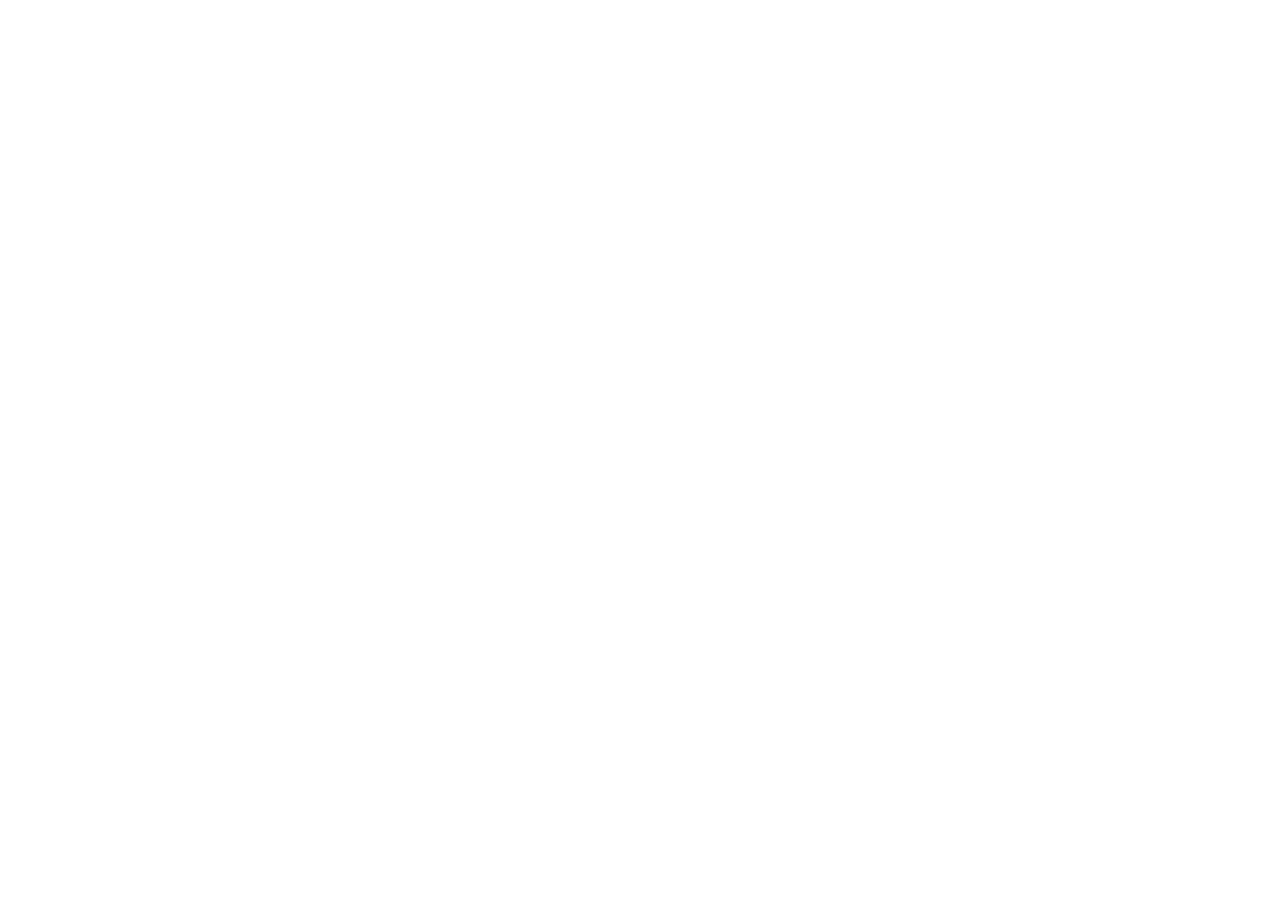
==== index.html @ 7e9d6d82 "Initial commit" ====
<!DOCTYPE html>
<html lang="en">
<head>
  <meta charset="UTF-8">
  <meta http-equiv="X-UA-Compatible" content="IE=edge">
  <meta name="viewport" content="width=device-width, initial-scale=1.0">
  <title>Project</title>

  <!-- Stylesheets -->
  <link rel="stylesheet" href="css/normalize.css">
  <link rel="stylesheet" href="css/style.css">
</head>
<body>


  <script src="js/main.js"> </script>
</body>
</html>
---- css/style.css ----
/* GLOBAL */

html{
  box-sizing: border-box;
  height: 100%;
  scroll-behavior: smooth;
}

*,
::after,
::before{
  box-sizing: inherit;
}
body{
  display: flex;
  flex-direction: column;
  height: 100%;
  justify-content: center;
  align-items: center;
  margin: 0;
  padding: 0;
  font-family: "Arial", sans-serif;
  font-weight: 400;
  font-style: normal;
  font-size: 16px;
  line-height: 150%;
  background-color: #fff;
  color: #222;
}

/* visually-hidden */
.visually-hidden {
  position: absolute;
  width: 1px;
  height: 1px;
  margin: -1px;
  border: 0;
  padding: 0;

  white-space: nowrap;
  clip-path: inset(100%);
  clip: rect(0 0 0 0);
  overflow: hidden;
}

/* PLACEHOLDER STYLES
::placeholder {
  color: rgba(52, 49, 61, 0.5);
  opacity: 0.5;
}

:-ms-input-placeholder {
  color: rgba(52, 49, 61, 0.5);
}

::-ms-input-placeholder {
  color: rgba(52, 49, 61, 0.5);
} */


/* Change Autocomplete styles in Chrome
input:-webkit-autofill,
input:-webkit-autofill:hover,
input:-webkit-autofill:focus,
textarea:-webkit-autofill,
textarea:-webkit-autofill:hover,
textarea:-webkit-autofill:focus,
select:-webkit-autofill,
select:-webkit-autofill:hover,
select:-webkit-autofill:focus {
  border: 3px solid transparent;
  -webkit-text-fill-color: inherit;
  -webkit-box-shadow: 0 0 0px 1000px #fff inset;
  transition: background-color 5000s ease-in-out 0s;
} */

/* CONTAINER */
.container{
  width: 100%;
  max-width: 1200px;
  padding-left: 50px;
  padding-right: 50px;
  margin-left: auto;
  margin-right: auto;
}


/* MAIN CONTENT */
.main-content{
  flex-grow: 1;
}



@media
only screen and (-webkit-min-device-pixel-ratio: 2),
only screen and (   min--moz-device-pixel-ratio: 2),
only screen and (     -o-min-device-pixel-ratio: 2/1),
only screen and (        min-device-pixel-ratio: 2),
only screen and (                min-resolution: 192dpi),
only screen and (                min-resolution: 2dppx) {

}
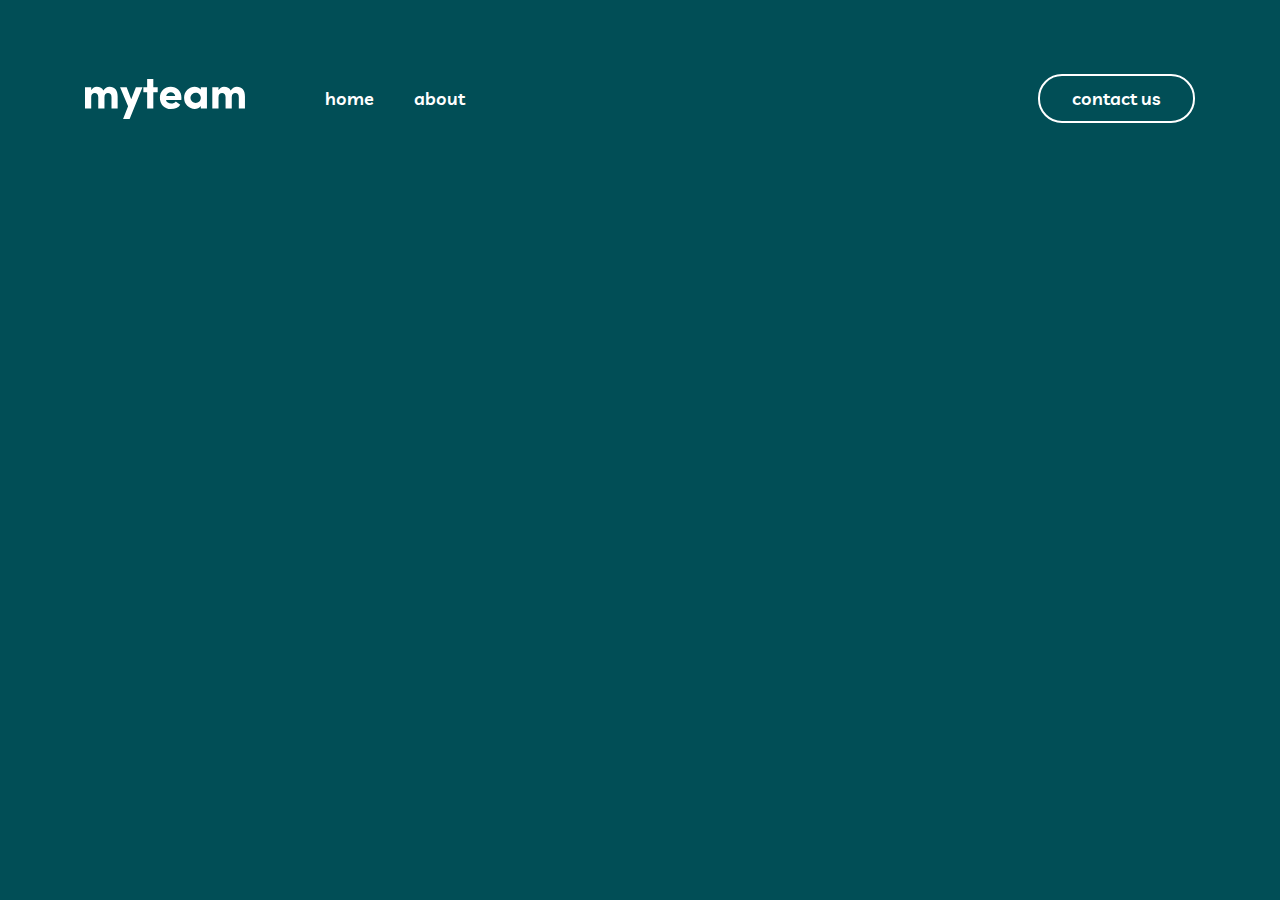
==== commit 664b4ac6: "add site header and change title" ====
--- a/index.html
+++ b/index.html
@@ -4,7 +4,7 @@
   <meta charset="UTF-8">
   <meta http-equiv="X-UA-Compatible" content="IE=edge">
   <meta name="viewport" content="width=device-width, initial-scale=1.0">
-  <title>Project</title>
+  <title>MyTeam</title>
 
   <!-- Stylesheets -->
   <link rel="stylesheet" href="css/normalize.css">
@@ -12,6 +12,28 @@
 </head>
 <body>
 
+  <!-- SITE-HEADER -->
+  <div class="site-header">
+    <div class="site-header_container container">
+      <div class="site-logo-sitenav-wrapper">
+        <a class="site-logo__link" href="index.html">
+          <img class="site-logo" src="img/site-logo.svg" alt="Site logo" width="160" height="40">
+        </a>
+
+
+        <ul class="site-header__sitenav sitenav">
+          <li class="sitenav__item">
+            <a class="sitenav__link" href="#">home</a>
+          </li>
+          <li class="sitenav__item">
+            <a class="sitenav__link" href="#">about</a>
+          </li>
+        </ul>
+
+      </div>
+      <a class="button" href="#">contact us</a>
+    </div>
+  </div>
 
   <script src="js/main.js"> </script>
 </body>
--- a/css/style.css
+++ b/css/style.css
@@ -1,5 +1,62 @@
+/* Costom Props */
+:root{
+  --Midnight-Green: #014e56;
+  --Light-Coral: #f67e7e;
+  --White: #fff;
+  --Rapture-Blue: #79c8c7;
+  --Police-Blue: #2c6269;
+  --Deep-Jungle-Green: #004047;
+  --Sacramento-State-Green: #012f34;
+  --Dark-Green: #002529;
+}
+
+/* FONTS */
+@font-face {
+  font-family: "Livvic";
+  src: url("../fonts/Livvic-Bold.woff2") format("woff2"),
+      url("../fonts/Livvic-Bold.woff") format("woff");
+  font-weight: bold;
+  font-style: normal;
+  font-display: swap;
+}
+
+@font-face {
+  font-family: "Livvic";
+  src: url("../fonts/Livvic-SemiBold.woff2") format("woff2"),
+      url("../fonts/Livvic-SemiBold.woff") format("woff");
+  font-weight: 600;
+  font-style: normal;
+  font-display: swap;
+}
+
+@font-face {
+  font-family: "Livvic";
+  src: url("../fonts/Livvic-BoldItalic.woff2") format("woff2"),
+      url("../fonts/Livvic-BoldItalic.woff") format("woff");
+  font-weight: bold;
+  font-style: italic;
+  font-display: swap;
+}
+
+@font-face {
+  font-family: "Livvic";
+  src: url("../fonts/Livvic-Regular.woff2") format("woff2"),
+      url("../fonts/Livvic-Regular.woff") format("woff");
+  font-weight: normal;
+  font-style: normal;
+  font-display: swap;
+}
+
+@font-face {
+  font-family: "Livvic";
+  src: url("../fonts/Livvic-MediumItalic.woff2") format("woff2"),
+      url("../fonts/Livvic-MediumItalic.woff") format("woff");
+  font-weight: 500;
+  font-style: italic;
+  font-display: swap;
+}
+
 /* GLOBAL */
-
 html{
   box-sizing: border-box;
   height: 100%;
@@ -15,17 +72,15 @@
   display: flex;
   flex-direction: column;
   height: 100%;
-  justify-content: center;
-  align-items: center;
   margin: 0;
   padding: 0;
-  font-family: "Arial", sans-serif;
-  font-weight: 400;
-  font-style: normal;
-  font-size: 16px;
-  line-height: 150%;
-  background-color: #fff;
-  color: #222;
+  font-family: "Livvic", "Arial", sans-serif;
+  font-weight: 600;
+  font-style: normal;
+  font-size: 15px;
+  line-height: 25px;
+  background-color: var(--Midnight-Green);
+  color: var(--White);
 }
 
 /* visually-hidden */
@@ -77,11 +132,71 @@
 /* CONTAINER */
 .container{
   width: 100%;
-  max-width: 1200px;
-  padding-left: 50px;
-  padding-right: 50px;
+  max-width: 1150px;
+  padding-left: 20px;
+  padding-right: 20px;
   margin-left: auto;
   margin-right: auto;
+}
+
+
+/* SITE HEADER  */
+.site-header {
+  padding: 74px 0;
+}
+.site-header_container {
+  display: flex;
+  align-items: center;
+}
+.site-logo-sitenav-wrapper {
+  display: flex;
+  align-items: center;
+  margin-right: auto;
+}
+.site-logo__link {
+  line-height: 0;
+  margin-right: 80px;
+}
+.site-logo {
+  width: 160px;
+  height: 40px;
+}
+.site-header__sitenav {
+  margin-right: 24px;
+}
+.sitenav {
+  margin: 0;
+  padding: 0;
+  display: flex;
+  list-style: none;
+}
+.sitenav__item:not(:last-child) {
+  margin-right: 40px;
+}
+.sitenav__link {
+  text-decoration: none;
+  color: var(--White);
+  font-size: 18px;
+  line-height: 28px;
+}
+.button{
+  display: block;
+  text-decoration: none;
+  padding: 10px 32px;
+  font-size: 18px;
+  border: 2px solid var(--White);
+  border-radius: 24px;
+  background-color: transparent;
+  color: var(--White);
+  cursor: pointer;
+}
+
+.button:hover{
+  background-color: var(--White);
+  color: var(--Dark-Green);
+}
+.button:active{
+  opacity: 0.6;
 }
 
 
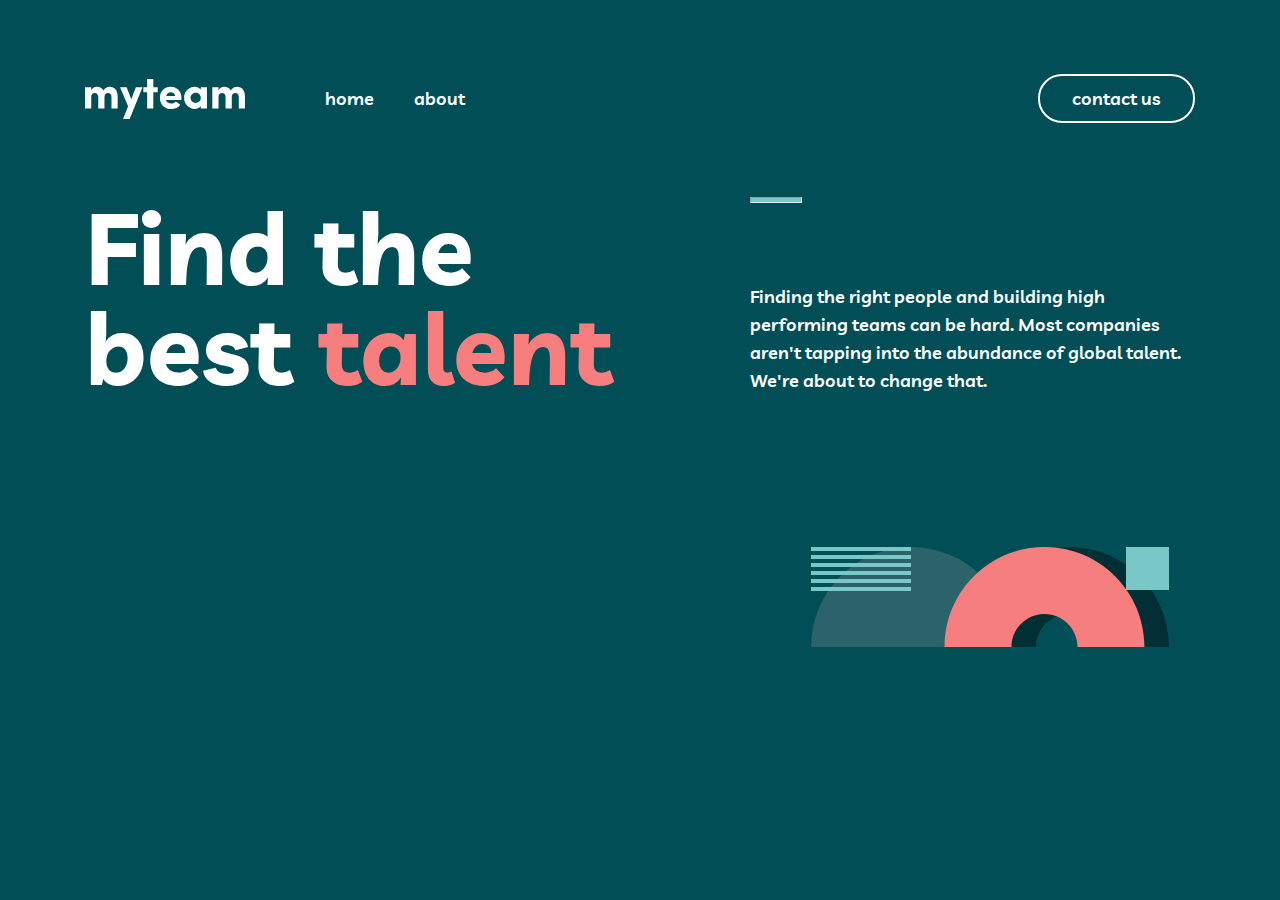
==== commit d92895d7: "add site hero" ====
--- a/index.html
+++ b/index.html
@@ -5,6 +5,7 @@
   <meta http-equiv="X-UA-Compatible" content="IE=edge">
   <meta name="viewport" content="width=device-width, initial-scale=1.0">
   <title>MyTeam</title>
+
 
   <!-- Stylesheets -->
   <link rel="stylesheet" href="css/normalize.css">
@@ -23,7 +24,7 @@
 
         <ul class="site-header__sitenav sitenav">
           <li class="sitenav__item">
-            <a class="sitenav__link" href="#">home</a>
+            <a class="sitenav__link" href="index.html">home</a>
           </li>
           <li class="sitenav__item">
             <a class="sitenav__link" href="#">about</a>
@@ -35,6 +36,21 @@
     </div>
   </div>
 
+  <div class="main-content">
+
+    <!-- SITE HERO -->
+    <div class="hero">
+      <div class="hero__container container">
+        <h1 class="hero__heading">Find the <br> best <b class="hero__heading-organge-word">talent</b></h1>
+
+        <div class="hero__info">
+          <hr class="hero__hr">
+
+          <p class="hero__text">Finding the right people and building high performing teams can be hard. Most companies aren't tapping into the abundance of global talent. We're about to change that.</p>
+        </div>
+      </div>
+    </div>
+  </div>
   <script src="js/main.js"> </script>
 </body>
 </html>--- a/css/style.css
+++ b/css/style.css
@@ -205,6 +205,53 @@
   flex-grow: 1;
 }
 
+/* HERO */
+.hero {
+  padding-bottom: 250px;
+  background-image:
+  url(../img/hero-bgi-left.svg),
+  url(../img/hero-bgi-button.svg);
+  background-repeat: no-repeat;
+  background-position: right calc(50% + 755px) top 0, right calc(50% - 350px) bottom -100px;
+}
+.hero__container {
+  display: flex;
+}
+.hero__heading {
+  margin: 0;
+  font-size: 100px;
+  font-weight: 700;
+  line-height: 100px;
+  margin-right: 24px;
+}
+.hero__heading-organge-word{
+  color: var(--Light-Coral);
+}
+.hero__info {
+  display: flex;
+  flex-direction: column;
+  justify-content: flex-start;
+  align-items: flex-start;
+  flex-grow: 1;
+  width: 100%;
+  max-width: 445px;
+  margin-left: auto;
+}
+.hero__hr {
+  width: 50px;
+  height: 4px;
+  background-color: var(--Rapture-Blue);
+  margin: 0;
+  margin-bottom: 80px;
+}
+.hero__text {
+  display: flex;
+  align-items: flex-end;
+  font-size: 18px;
+  line-height: 28px;
+  margin: 0;
+}
+
 
 
 @media
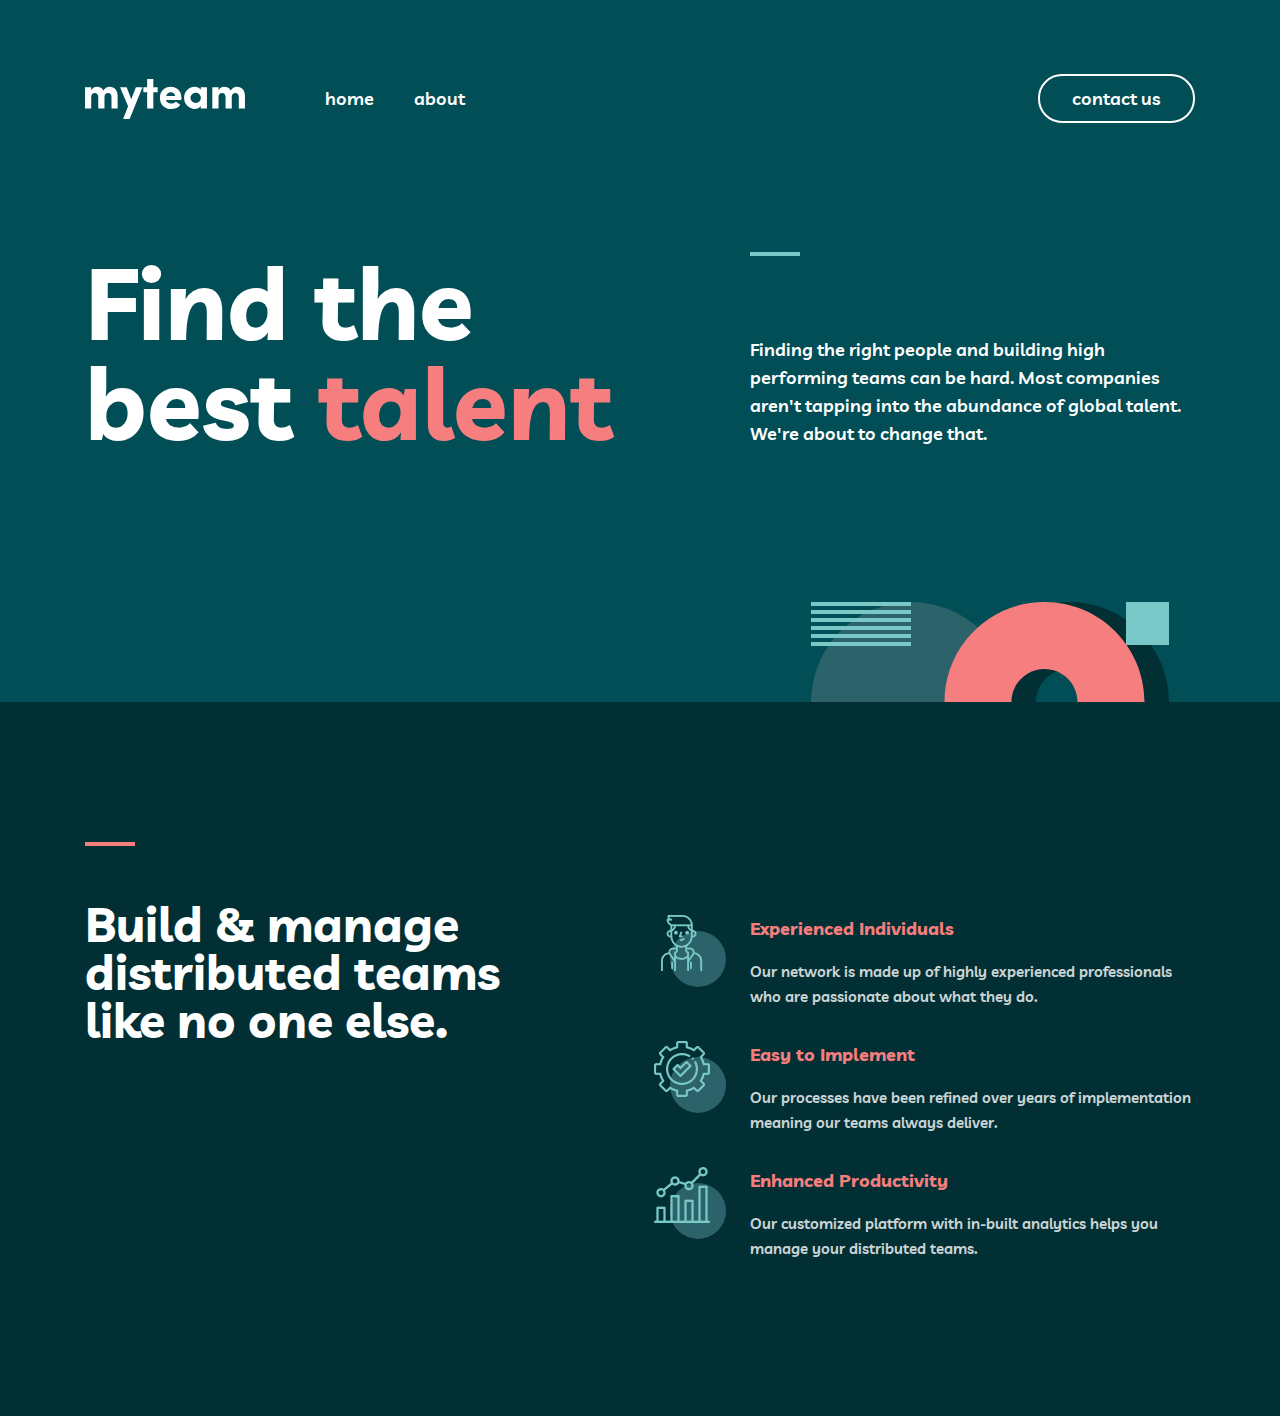
==== commit aa31bf75: "add site features" ====
--- a/index.html
+++ b/index.html
@@ -50,7 +50,66 @@
         </div>
       </div>
     </div>
+
+    <section class="features">
+      <div class="features__container container">
+        <hr class="features__hr">
+
+        <div class="features__content">
+          <h2 class="faetures__heading">Build & manage distributed teams like no one else.</h2>
+
+          <ul class="features__list">
+            <li class="features__feature feature">
+              <div class="feature__icon-box">
+                <img class="feature__icon" src="img/human.png" alt="human body icon" width="56" height="56" srcset="img/human.png 1x, img/human@2x.png 2x">
+
+                <div class="round-icon-shadow"></div>
+              </div>
+
+              <div class="feature__content">
+                <h3 class="feature__heading">Experienced Individuals</h3>
+
+                <p class="feature__descreption">Our network is made up of highly experienced professionals who are passionate about what they do.</p>
+              </div>
+            </li>
+
+            <li class="features__feature feature">
+              <div class="feature__icon-box">
+                <img class="feature__icon" src="img/spare-part.png" alt="spare-part icon" width="56" height="56" srcset="img/spare-part.png 1x, img/spare-part@2x.png 2x">
+
+                <div class="round-icon-shadow"></div>
+              </div>
+
+              <div class="feature__content">
+                <h3 class="feature__heading">Easy to Implement</h3>
+
+                <p class="feature__descreption">Our processes have been refined over years of implementation meaning our teams always deliver.</p>
+              </div>
+            </li>
+
+            <li class="features__feature feature">
+              <div class="feature__icon-box">
+                <img class="feature__icon" src="img/graphic.png" alt="graphic icon" width="56" height="56" srcset="img/graphic.png 1x, img/graphic.png 2x">
+
+                <div class="round-icon-shadow"></div>
+              </div>
+
+              <div class="feature__content">
+                <h3 class="feature__heading">Enhanced Productivity</h3>
+
+                <p class="feature__descreption">Our customized platform with in-built analytics helps you manage your distributed teams.</p>
+              </div>
+            </li>
+          </ul>
+        </div>
+      </div>
+    </section>
   </div>
+
+
+
+
+
   <script src="js/main.js"> </script>
 </body>
 </html>--- a/css/style.css
+++ b/css/style.css
@@ -143,6 +143,7 @@
 /* SITE HEADER  */
 .site-header {
   padding: 74px 0;
+  margin-bottom: 55px;
 }
 .site-header_container {
   display: flex;
@@ -178,6 +179,13 @@
   color: var(--White);
   font-size: 18px;
   line-height: 28px;
+}
+
+.sitenav__link:hover{
+  opacity: 0.8;
+}
+.sitenav__link:active{
+  opacity: 0.6;
 }
 .button{
   display: block;
@@ -241,6 +249,7 @@
   width: 50px;
   height: 4px;
   background-color: var(--Rapture-Blue);
+  border: none;
   margin: 0;
   margin-bottom: 80px;
 }
@@ -252,6 +261,94 @@
   margin: 0;
 }
 
+/* FEATURES */
+.features {
+  padding: 140px 0;
+  background-color: var(--Sacramento-State-Green);
+  background-image: url(../img/features-bgi.svg);
+  background-repeat: no-repeat;
+  background-position: left calc(50% + 755px) bottom 0;
+}
+
+.features__hr {
+  position: relative;
+  width: 50px;
+  height: 4px;
+  background-color: var(--Light-Coral);
+  border: none;
+  margin: 0;
+  margin-bottom: 54px;
+}
+
+.features__content {
+  display: flex;
+}
+
+.faetures__heading {
+  width: 100%;
+  max-width: 445px;
+  font-size: 48px;
+  font-style: normal;
+  font-weight: 700;
+  line-height: 48px;
+  margin: 0;
+  margin-right: auto;
+
+}
+
+.features__list {
+  list-style: none;
+}
+
+.features__feature {
+  display: flex;
+  align-items: flex-start;
+}
+.features__feature:not(:last-child) {
+  margin-bottom: 32px;
+}
+
+.feature__icon-box {
+  position: relative;
+  margin-right: 40px;
+}
+
+.feature__icon {
+  position: relative;
+  z-index: 100;
+}
+
+.round-icon-shadow {
+  position: absolute;
+  right: -16px;
+  bottom: -9px;
+  width: 56px;
+  height: 56px;
+  background-color: var(--Police-Blue);
+  border-radius: 50%;
+}
+
+.feature__content {
+  width: 100%;
+  max-width: 445px;
+}
+
+.feature__heading {
+  margin: 0;
+  margin-bottom: 16px;
+  font-size: 18px;
+  font-weight: 700;
+  line-height: 28px;
+  color: #F67E7E;
+}
+
+.feature__descreption {
+  margin: 0;
+  font-size: 15px;
+  font-weight: 600;
+  line-height: 25px;
+  opacity: 0.8;
+}
 
 
 @media
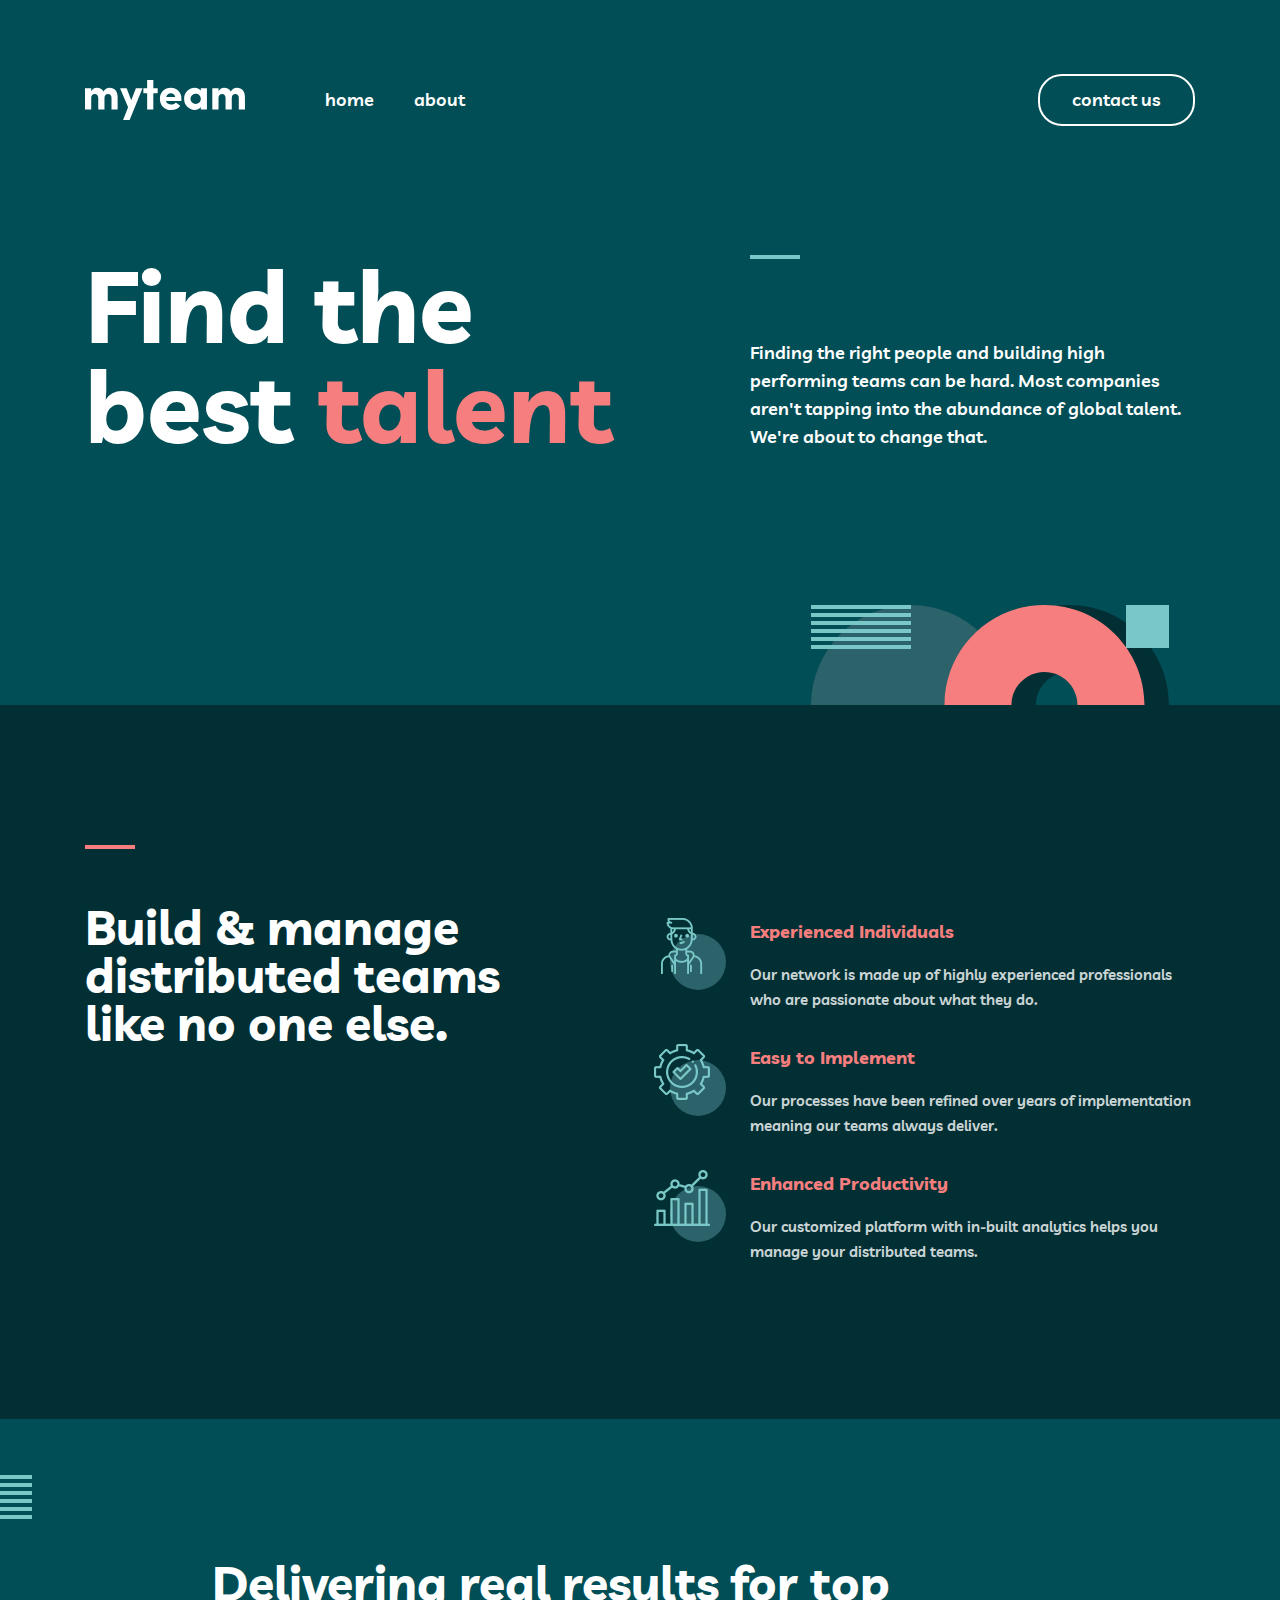
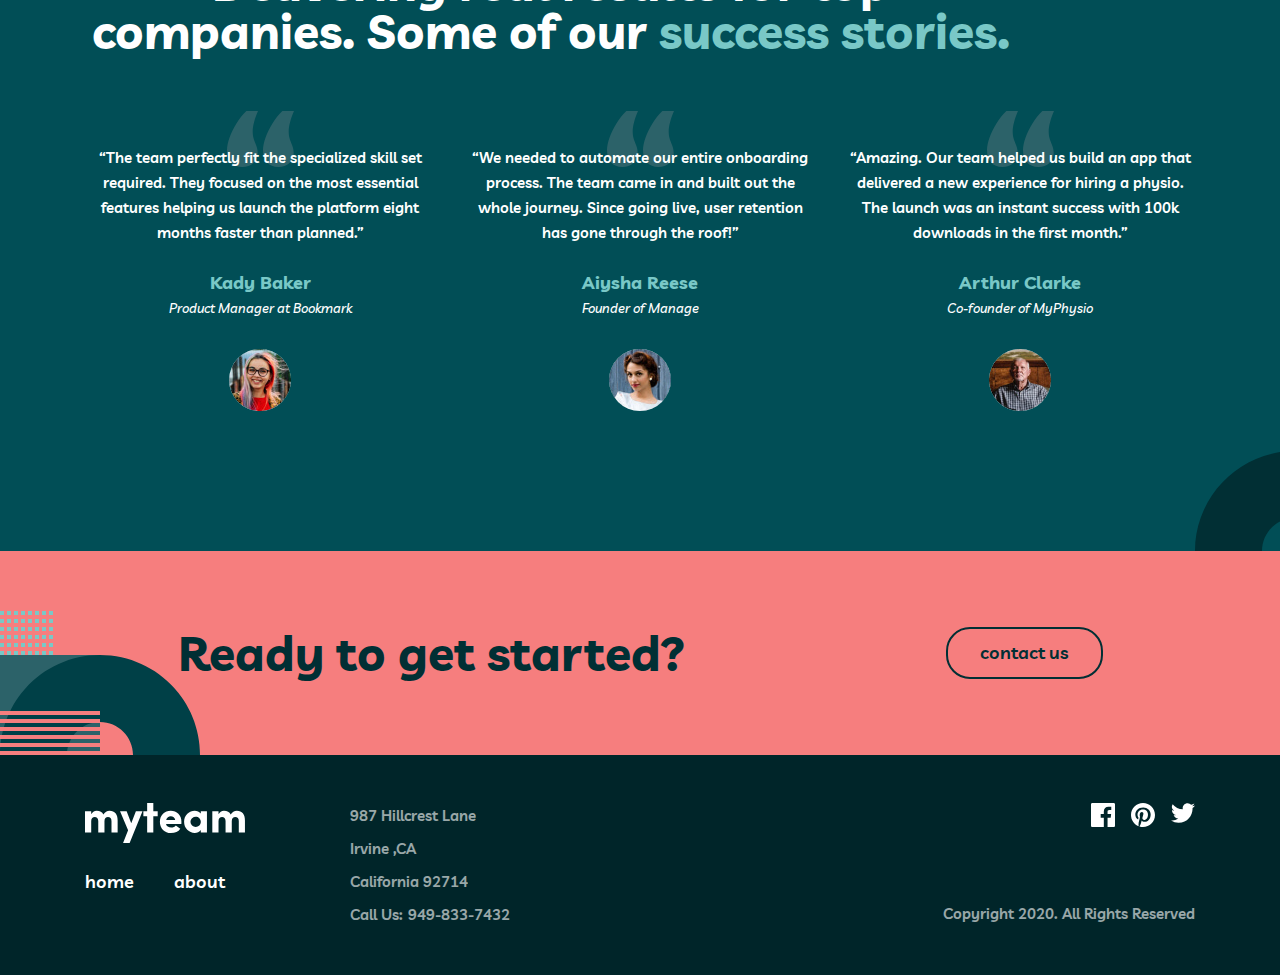
==== commit 4f931091: "finish index html and chack all mistakes" ====
--- a/index.html
+++ b/index.html
@@ -14,33 +14,34 @@
 <body>
 
   <!-- SITE-HEADER -->
-  <div class="site-header">
-    <div class="site-header_container container">
-      <div class="site-logo-sitenav-wrapper">
-        <a class="site-logo__link" href="index.html">
-          <img class="site-logo" src="img/site-logo.svg" alt="Site logo" width="160" height="40">
+  <header class="site-header">
+    <div class="container">
+      <div class="site-header__inner">
+
+        <a class="logo" href="index.html">
+          <img class="logo__img" src="img/site-logo.svg" alt="Site logo" width="160" height="40">
         </a>
-
-
-        <ul class="site-header__sitenav sitenav">
-          <li class="sitenav__item">
-            <a class="sitenav__link" href="index.html">home</a>
-          </li>
-          <li class="sitenav__item">
-            <a class="sitenav__link" href="#">about</a>
-          </li>
-        </ul>
-
-      </div>
-      <a class="button" href="#">contact us</a>
+        <nav class="sitenav">
+          <ul class="sitenav__list">
+            <li class="sitenav__item">
+              <a class="sitenav__link" href="index.html">home</a>
+            </li>
+            <li class="sitenav__item">
+              <a class="sitenav__link" href="#">about</a>
+            </li>
+          </ul>
+        </nav>
+
+        <a class="button" href="#">contact us</a>
+      </div>
     </div>
-  </div>
-
-  <div class="main-content">
+  </header>
+
+  <main class="main-content">
 
     <!-- SITE HERO -->
     <div class="hero">
-      <div class="hero__container container">
+      <section class="hero__container container">
         <h1 class="hero__heading">Find the <br> best <b class="hero__heading-organge-word">talent</b></h1>
 
         <div class="hero__info">
@@ -48,7 +49,7 @@
 
           <p class="hero__text">Finding the right people and building high performing teams can be hard. Most companies aren't tapping into the abundance of global talent. We're about to change that.</p>
         </div>
-      </div>
+      </section>
     </div>
 
     <section class="features">
@@ -104,7 +105,106 @@
         </div>
       </div>
     </section>
-  </div>
+
+    <section class="succes-storys">
+      <div class="succes-storys__container container">
+        <h2 class="succes-storys__heading">Delivering real results for top companies. Some of our <b class="blue-words">success stories.</b></h2>
+
+        <ul class="succes-storys__list">
+          <li class="succes-storys__item">
+            <p class="succes-storys__storys">
+              “The team perfectly fit the specialized skill set required. They focused on the most essential features helping us launch the platform eight months faster than planned.”
+            </p>
+
+            <h3 class="succes-storys__owner-name">Kady Baker</h3>
+            <p class="succes-storys__owner-job">Product Manager at Bookmark</p>
+
+            <img class="succes-storys__owner-photo" src="img/kady.jpg" alt="succes-storys teller's img" width="62" height="62" srcset="img/kady.jpg 1x, img/kady@2x.jpg 2x">
+          </li>
+
+          <li class="succes-storys__item">
+            <p class="succes-storys__storys">
+              “We needed to automate our entire onboarding process. The team came in and built out the whole journey. Since going live, user retention has gone through the roof!”
+            </p>
+
+            <h3 class="succes-storys__owner-name">Aiysha Reese</h3>
+            <p class="succes-storys__owner-job">Founder of Manage</p>
+
+            <img class="succes-storys__owner-photo" src="img/aisha.jpg" alt="succes-storys teller's img" width="62" height="62" srcset="img/aisha.jpg 1x, img/aisha@2x.jpg 2x">
+          </li>
+
+          <li class="succes-storys__item">
+            <p class="succes-storys__storys">
+              “Amazing. Our team helped us build an app that delivered a new experience for hiring a physio. The launch was an instant success with 100k downloads in the first month.”
+            </p>
+
+            <h3 class="succes-storys__owner-name">Arthur Clarke</h3>
+            <p class="succes-storys__owner-job">Co-founder of MyPhysio</p>
+
+            <img class="succes-storys__owner-photo" src="img/arthur.jpg" alt="succes-storys teller's img" width="62" height="62" srcset="img/arthur.jpg 1x, img/arthur@2x.jpg 2x">
+          </li>
+        </ul>
+      </div>
+    </section>
+
+    <section class="cta">
+      <div class="cta__container container">
+      <h2 class="cta-heading">Ready to get started?</h2>
+
+      <a class="button button__cta" href="#">contact us</a>
+      </div>
+    </section>
+  </main>
+
+  <footer class="site-footer">
+    <div class="site-footer__container container">
+      <div class="site-footer__nav">
+        <a class="logo" href="index.html">
+          <img class="logo__img" src="img/site-logo.svg" alt="Site logo" width="160" height="40">
+        </a>
+
+          <ul class="site-footer__sitenav-list">
+            <li class="site-footer__sitenav-item">
+              <a class="site-footer__sitenav-link" href="index.html">home</a>
+            </li>
+            <li class="site-footer__sitenav-item">
+              <a class="site-footer__sitenav-link" href="#">about</a>
+            </li>
+          </ul>
+      </div>
+
+      <address class="site-footer__midle">
+        <p class="site-footer__midle-text">987 Hillcrest Lane</p>
+        <p class="site-footer__midle-text">Irvine ,CA</p>
+        <p class="site-footer__midle-text">California 92714</p>
+        <p class="site-footer__midle-text">Call Us:<a class="site-footer__midle-link" href="tel:9498337432">949-833-7432</a></p>
+      </address>
+
+      <div class="another__aplication">
+        <ul class="socials__list">
+          <li class="socials__item">
+            <a class="socials__link" href="#">
+              <svg class="socials__icon-img" xmlns="http://www.w3.org/2000/svg" width="24" height="24" fill="none"><path fill="currentColor" d="M22.675 0H1.325C.593 0 0 .593 0 1.325v21.351C0 23.407.593 24 1.325 24H12.82v-9.294H9.692v-3.622h3.128V8.413c0-3.1 1.893-4.788 4.659-4.788 1.325 0 2.463.099 2.795.143v3.24l-1.918.001c-1.504 0-1.795.715-1.795 1.763v2.313h3.587l-.467 3.622h-3.12V24h6.116c.73 0 1.323-.593 1.323-1.325V1.325C24 .593 23.407 0 22.675 0Z"/></svg>
+            </a>
+          </li>
+
+          <li class="socials__item">
+            <a class="socials__link" href="#">
+              <svg class="socials__icon-img" xmlns="http://www.w3.org/2000/svg" width="24" height="24" fill="none"><path fill="currentColor" d="M12 0C5.373 0 0 5.372 0 12c0 5.084 3.163 9.426 7.627 11.174-.105-.949-.2-2.405.042-3.441.218-.937 1.407-5.965 1.407-5.965s-.359-.719-.359-1.782c0-1.668.967-2.914 2.171-2.914 1.023 0 1.518.769 1.518 1.69 0 1.029-.655 2.568-.994 3.995-.283 1.194.599 2.169 1.777 2.169 2.133 0 3.772-2.249 3.772-5.495 0-2.873-2.064-4.882-5.012-4.882-3.414 0-5.418 2.561-5.418 5.207 0 1.031.397 2.138.893 2.738a.36.36 0 0 1 .083.345l-.333 1.36c-.053.22-.174.267-.402.161-1.499-.698-2.436-2.889-2.436-4.649 0-3.785 2.75-7.262 7.929-7.262 4.163 0 7.398 2.967 7.398 6.931 0 4.136-2.607 7.464-6.227 7.464-1.216 0-2.359-.631-2.75-1.378l-.748 2.853c-.271 1.043-1.002 2.35-1.492 3.146C9.57 23.812 10.763 24 12 24c6.627 0 12-5.373 12-12 0-6.628-5.373-12-12-12Z"/></svg>
+            </a>
+          </li>
+
+          <li class="socials__item">
+            <a class="socials__link" href="#">
+              <svg class="socials__icon-img" xmlns="http://www.w3.org/2000/svg" width="24" height="20" fill="none"><path fill="currentColor" d="M24 2.557a9.83 9.83 0 0 1-2.828.775A4.932 4.932 0 0 0 23.337.608a9.864 9.864 0 0 1-3.127 1.195A4.916 4.916 0 0 0 16.616.248c-3.179 0-5.515 2.966-4.797 6.045A13.978 13.978 0 0 1 1.671 1.149a4.93 4.93 0 0 0 1.523 6.574 4.903 4.903 0 0 1-2.229-.616c-.054 2.281 1.581 4.415 3.949 4.89a4.935 4.935 0 0 1-2.224.084 4.928 4.928 0 0 0 4.6 3.419A9.9 9.9 0 0 1 0 17.54a13.94 13.94 0 0 0 7.548 2.212c9.142 0 14.307-7.721 13.995-14.646A10.025 10.025 0 0 0 24 2.557Z"/></svg>
+            </a>
+          </li>
+        </ul>
+
+        <p class="another__text">Copyright 2020. All Rights Reserved</p>
+      </div>
+    </div>
+  </footer>
 
 
 
--- a/css/style.css
+++ b/css/style.css
@@ -145,27 +145,24 @@
   padding: 74px 0;
   margin-bottom: 55px;
 }
-.site-header_container {
+.site-header__inner {
   display: flex;
   align-items: center;
 }
-.site-logo-sitenav-wrapper {
-  display: flex;
-  align-items: center;
-  margin-right: auto;
-}
-.site-logo__link {
+.logo {
   line-height: 0;
+  display: block;
   margin-right: 80px;
 }
 .site-logo {
+  display: block;
   width: 160px;
   height: 40px;
 }
-.site-header__sitenav {
-  margin-right: 24px;
-}
 .sitenav {
+  margin-right: auto;
+}
+.sitenav__list {
   margin: 0;
   padding: 0;
   display: flex;
@@ -187,11 +184,15 @@
 .sitenav__link:active{
   opacity: 0.6;
 }
+
+/* BUTTON */
 .button{
   display: block;
-  text-decoration: none;
   padding: 10px 32px;
   font-size: 18px;
+  line-height: 28px;
+  text-transform: lowercase;
+  text-decoration: none;
   border: 2px solid var(--White);
   border-radius: 24px;
   background-color: transparent;
@@ -350,7 +351,200 @@
   opacity: 0.8;
 }
 
-
+/* SUCCES STORYS */
+.succes-storys {
+  padding: 140px 0;
+  background-image:
+    url(../img/reviews-bg-left.svg),
+    url(../img/reviews-bg-right.svg);
+  background-repeat: no-repeat;
+  background-position: right calc(50% + 682px) top 0, left calc(50% + 655px) bottom -100px;
+
+}
+.succes-storys__heading {
+  width: 100%;
+  max-width: 932px;
+  text-align: center;
+  font-size: 48px;
+  font-weight: 700;
+  line-height: 48px;
+  margin: 0;
+  margin-bottom: 56px;
+}
+.blue-words {
+  color: var(--Rapture-Blue);
+}
+.succes-storys__list {
+  padding: 0;
+  margin: 0;
+  list-style: none;
+  display: flex;
+}
+.succes-storys__item {
+  width: 100%;
+  max-width: 350px;
+  display: flex;
+  flex-direction: column;
+  justify-content: center;
+  align-items: center;
+  padding-top: 34px;
+  background-image: url(../img/succes-story-bgi.svg);
+  background-repeat: no-repeat;
+  background-position: center 0;
+}
+.succes-storys__item:not(:last-child){
+  margin-right: 30px;
+}
+.succes-storys__storys {
+  text-align: center;
+  margin: 0;
+  margin-bottom: 24px;
+}
+.succes-storys__owner-name {
+  color: var(--Rapture-Blue);
+  text-align: center;
+  font-size: 18px;
+  font-weight: 700;
+  line-height: 28px;
+  margin: 0;
+  margin-bottom: 2px;
+}
+.succes-storys__owner-job {
+  text-align: center;
+  font-size: 13px;
+  font-style: italic;
+  font-weight: 500;
+  line-height: 18px;
+  margin: 0;
+  margin-bottom: 32px;
+}
+.succes-storys__owner-photo{
+  text-align: center;
+  border-radius:50%;
+}
+
+/* CTA  */
+.cta {
+  background-color:  var(--Light-Coral);
+  background-image: url(../img/cta-bgi.svg);
+  background-repeat: no-repeat;
+  background-position: left 0 bottom -100px;
+  padding: 76px 0;
+}
+.cta__container {
+  display: flex;
+  justify-content: center;
+  align-items: center;
+}
+.cta-heading {
+  color: var(--Sacramento-State-Green);
+  font-size: 48px;
+  font-weight: 700;
+  line-height: 48px;
+  margin: 0;
+  margin-right: 260px;
+}
+.button__cta {
+  border-color: var(--Sacramento-State-Green);
+  color: var(--Sacramento-State-Green);
+}
+.button__cta:hover {
+  background-color: var(--Sacramento-State-Green);
+  color: var(--White);
+}
+
+/* SITE FOOTER */
+.site-footer {
+  background-color: var(--Dark-Green);
+  padding: 48px 0;
+}
+
+.site-footer__container {
+  display: flex;
+}
+
+.site-footer__sitenav-list {
+  padding: 0;
+  margin: 0;
+  margin-top: 25px;
+  margin-right: 125px;
+  display: flex;
+  list-style: none;
+}
+
+
+.site-footer__sitenav-item:not(:last-child) {
+  margin-right: 40px;
+}
+.site-footer__sitenav-link {
+  text-decoration: none;
+  color: var(--White);
+  font-size: 18px;
+  line-height: 28px;
+}
+
+.site-footer__sitenav-link:hover{
+  opacity: 0.8;
+}
+.site-footer__sitenav-link:active{
+  opacity: 0.6;
+}
+
+.site-footer__midle {
+  font-style: normal;
+  margin-right: auto;
+}
+.site-footer__midle-text {
+  font-size: 15px;
+  font-style: normal;
+  font-weight: 600;
+  line-height: 25px;
+  opacity: 0.6;
+  margin: 0;
+}
+.site-footer__midle-text:not(:last-child) {
+  margin-bottom: 8px ;
+}
+.site-footer__midle-link {
+  margin-left: 5px;
+  color: var(--White);
+  text-decoration: none;
+}
+.another__aplication {
+  display: flex;
+  flex-direction: column;
+}
+.socials__list {
+  padding: 0;
+  margin: 0;
+  display: flex;
+  justify-content: flex-end;
+  list-style: none;
+}
+.socials__item:not(:last-child) {
+  margin-right: 16px;
+}
+.socials__link {
+  display: block;
+  line-height: 0;
+  color: var(--White);
+}
+.socials__link:hover {
+  color: var(--Light-Coral);
+}
+.socials__link:active {
+  opacity: 0.6;
+}
+.socials__icon-img {
+  width: 24;
+  height: 24px;
+  object-fit: contain;
+}
+.another__text {
+  margin: 0;
+  margin-top: 74px;
+  opacity: 0.6;
+}
 @media
 only screen and (-webkit-min-device-pixel-ratio: 2),
 only screen and (   min--moz-device-pixel-ratio: 2),
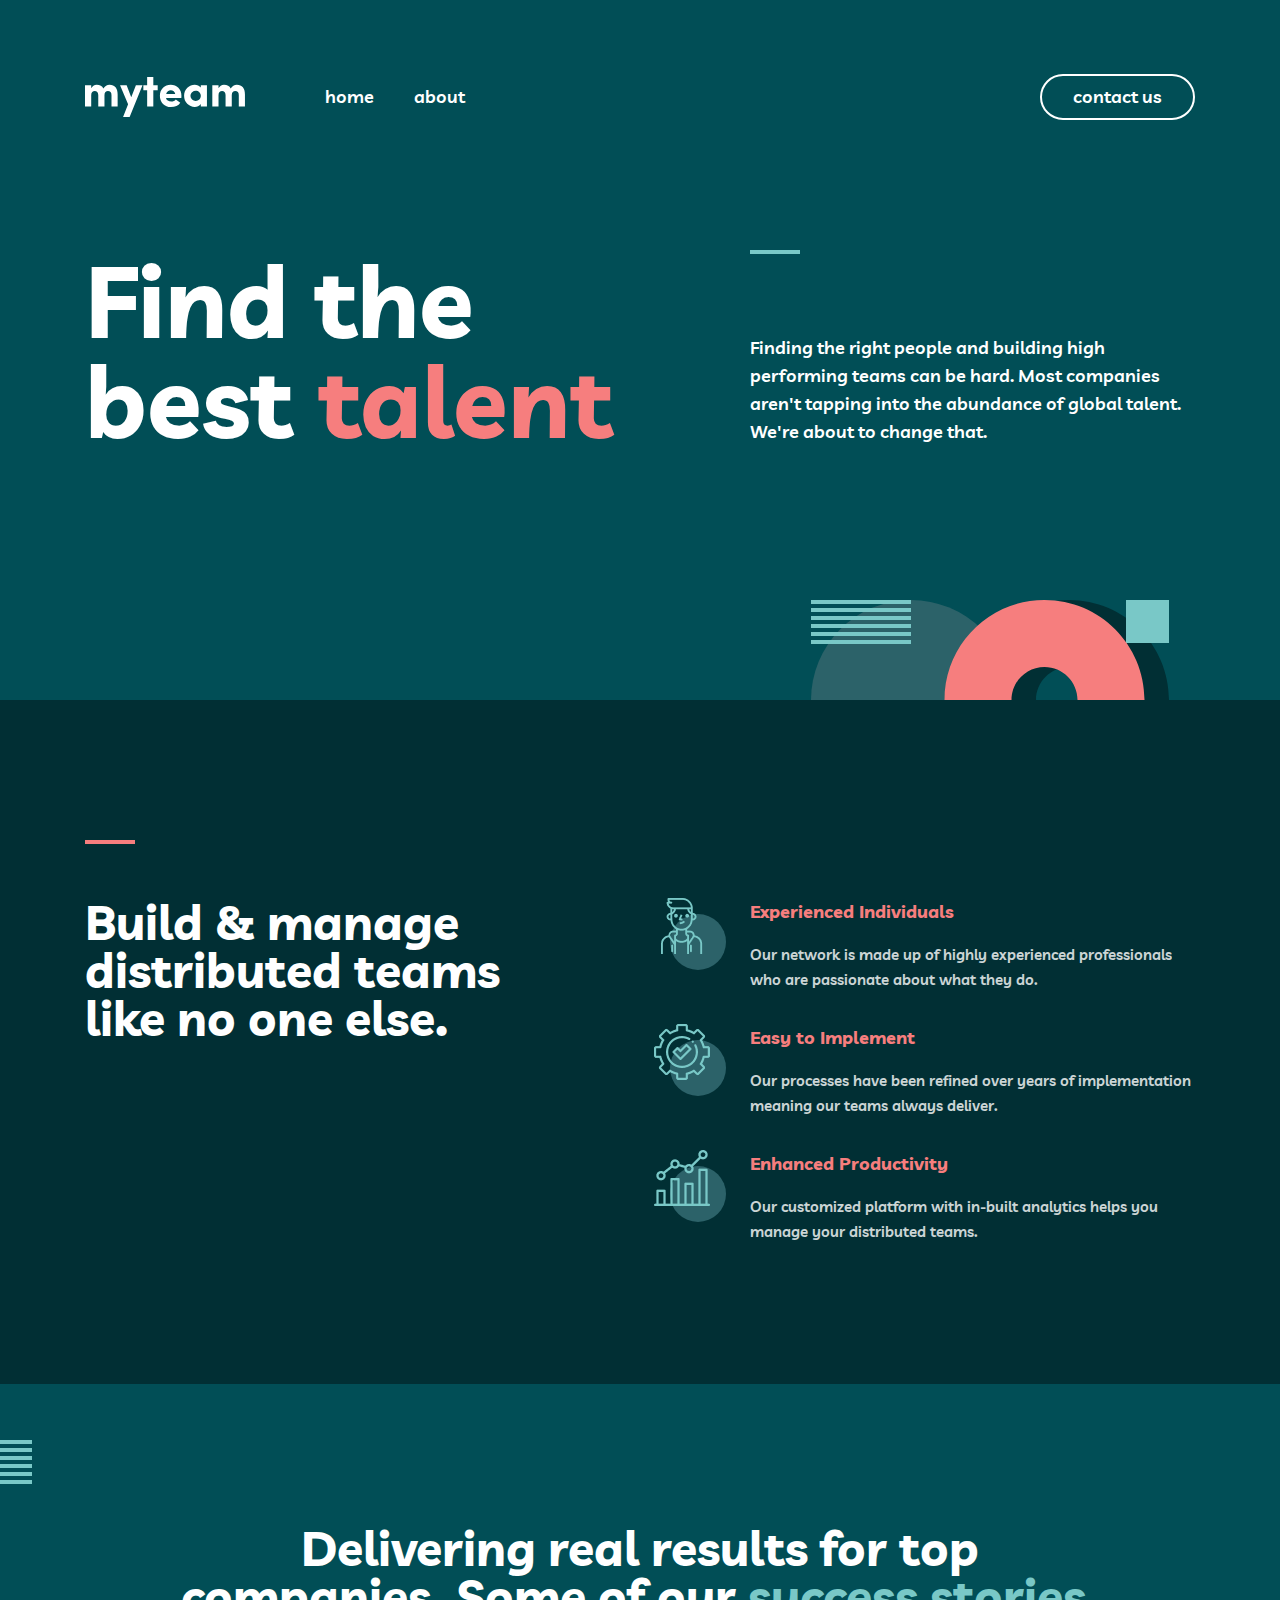
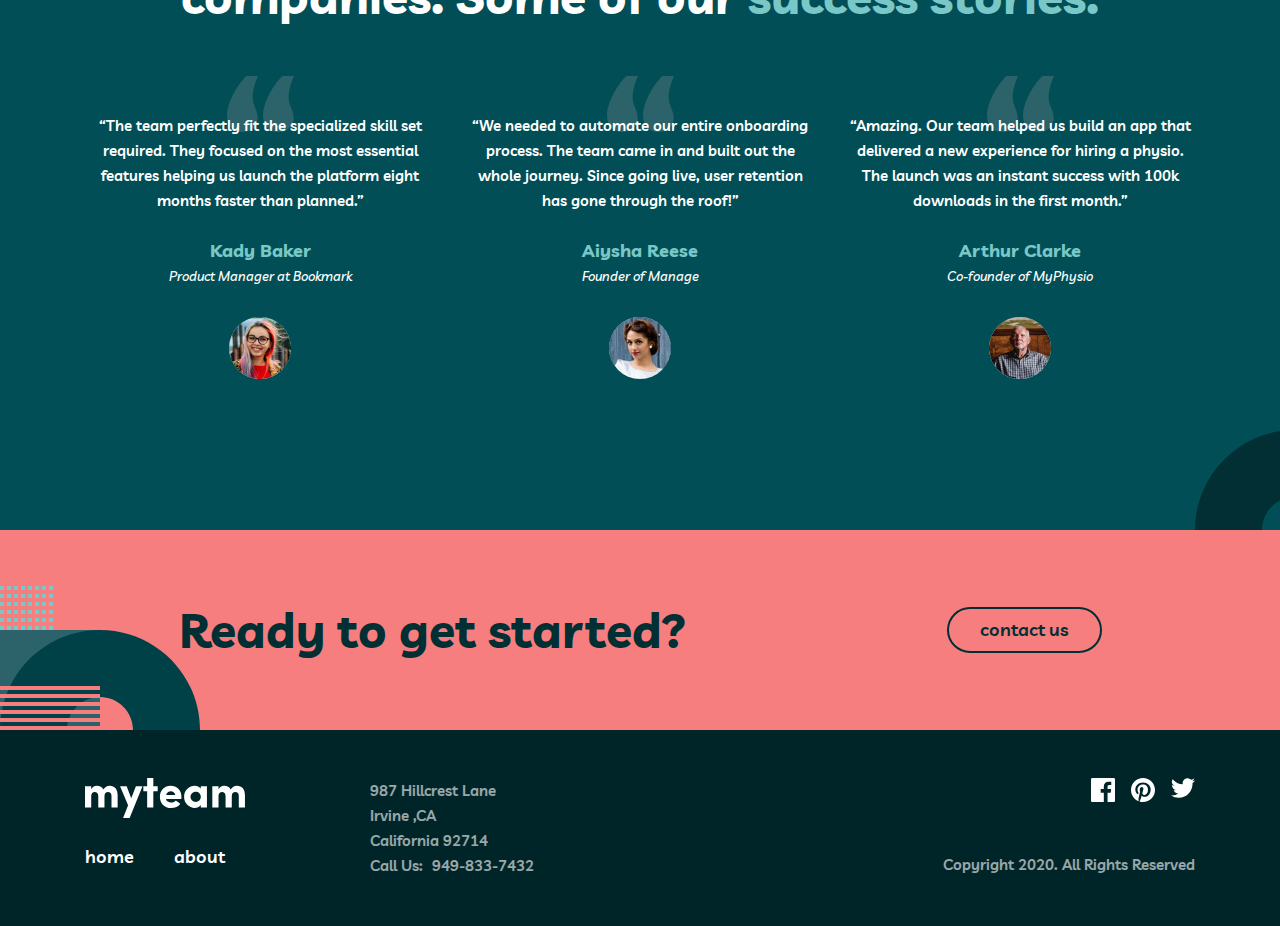
==== commit d4b1d34e: "exrime commit" ====
--- a/index.html
+++ b/index.html
@@ -18,7 +18,7 @@
     <div class="container">
       <div class="site-header__inner">
 
-        <a class="logo" href="index.html">
+        <a class="logo" href="#">
           <img class="logo__img" src="img/site-logo.svg" alt="Site logo" width="160" height="40">
         </a>
         <nav class="sitenav">
@@ -27,7 +27,7 @@
               <a class="sitenav__link" href="index.html">home</a>
             </li>
             <li class="sitenav__item">
-              <a class="sitenav__link" href="#">about</a>
+              <a class="sitenav__link" href="about.html">about</a>
             </li>
           </ul>
         </nav>
@@ -44,10 +44,10 @@
       <section class="hero__container container">
         <h1 class="hero__heading">Find the <br> best <b class="hero__heading-organge-word">talent</b></h1>
 
-        <div class="hero__info">
+        <div class="hero__info index-hero__info">
           <hr class="hero__hr">
 
-          <p class="hero__text">Finding the right people and building high performing teams can be hard. Most companies aren't tapping into the abundance of global talent. We're about to change that.</p>
+          <p class="hero__text hero-about__info">Finding the right people and building high performing teams can be hard. Most companies aren't tapping into the abundance of global talent. We're about to change that.</p>
         </div>
       </section>
     </div>
--- a/css/style.css
+++ b/css/style.css
@@ -91,7 +91,6 @@
   margin: -1px;
   border: 0;
   padding: 0;
-
   white-space: nowrap;
   clip-path: inset(100%);
   clip: rect(0 0 0 0);
@@ -139,11 +138,13 @@
   margin-right: auto;
 }
 
-
 /* SITE HEADER  */
 .site-header {
   padding: 74px 0;
-  margin-bottom: 55px;
+  margin-bottom: 56px;
+}
+.about-site-header{
+  margin-bottom: 48px;
 }
 .site-header__inner {
   display: flex;
@@ -188,7 +189,7 @@
 /* BUTTON */
 .button{
   display: block;
-  padding: 10px 32px;
+  padding: 7px 31px;
   font-size: 18px;
   line-height: 28px;
   text-transform: lowercase;
@@ -223,6 +224,12 @@
   background-repeat: no-repeat;
   background-position: right calc(50% + 755px) top 0, right calc(50% - 350px) bottom -100px;
 }
+.about__hero{
+  padding-bottom: 120px;
+  background-image: none;
+  background-image: url(../img/about-hero-bgi.svg);
+  background-position: left calc(50% + 755px) bottom 0;
+}
 .hero__container {
   display: flex;
 }
@@ -233,9 +240,15 @@
   line-height: 100px;
   margin-right: 24px;
 }
+.about-hero__heading{
+  font-size: 64px;
+  margin-right: 190px;
+}
+
 .hero__heading-organge-word{
   color: var(--Light-Coral);
 }
+
 .hero__info {
   display: flex;
   flex-direction: column;
@@ -243,9 +256,13 @@
   align-items: flex-start;
   flex-grow: 1;
   width: 100%;
+}
+
+.index-hero__info{
   max-width: 445px;
   margin-left: auto;
 }
+
 .hero__hr {
   width: 50px;
   height: 4px;
@@ -254,12 +271,18 @@
   margin: 0;
   margin-bottom: 80px;
 }
+.about-hero__hr{
+  background-color: var(--Light-Coral);
+  margin-bottom: 40px;
+}
 .hero__text {
   display: flex;
   align-items: flex-end;
   font-size: 18px;
   line-height: 28px;
   margin: 0;
+}
+.about-hero__text{
 }
 
 /* FEATURES */
@@ -299,6 +322,8 @@
 
 .features__list {
   list-style: none;
+  margin: 0;
+  padding: 0;
 }
 
 .features__feature {
@@ -353,13 +378,19 @@
 
 /* SUCCES STORYS */
 .succes-storys {
-  padding: 140px 0;
+  padding: 140px 0 151px;
   background-image:
     url(../img/reviews-bg-left.svg),
     url(../img/reviews-bg-right.svg);
   background-repeat: no-repeat;
   background-position: right calc(50% + 682px) top 0, left calc(50% + 655px) bottom -100px;
 
+}
+.succes-storys__container{
+  display: flex;
+  flex-direction: column;
+  justify-content: center;
+  align-items: center;
 }
 .succes-storys__heading {
   width: 100%;
@@ -387,7 +418,7 @@
   flex-direction: column;
   justify-content: center;
   align-items: center;
-  padding-top: 34px;
+  padding-top: 37px;
   background-image: url(../img/succes-story-bgi.svg);
   background-repeat: no-repeat;
   background-position: center 0;
@@ -476,6 +507,10 @@
 .site-footer__sitenav-item:not(:last-child) {
   margin-right: 40px;
 }
+
+.site-footer__nav{
+  margin-right: 20px;
+}
 .site-footer__sitenav-link {
   text-decoration: none;
   color: var(--White);
@@ -502,11 +537,9 @@
   opacity: 0.6;
   margin: 0;
 }
-.site-footer__midle-text:not(:last-child) {
-  margin-bottom: 8px ;
-}
+
 .site-footer__midle-link {
-  margin-left: 5px;
+  margin-left: 9px;
   color: var(--White);
   text-decoration: none;
 }
@@ -536,13 +569,13 @@
   opacity: 0.6;
 }
 .socials__icon-img {
-  width: 24;
+  width: 24px;
   height: 24px;
   object-fit: contain;
 }
 .another__text {
   margin: 0;
-  margin-top: 74px;
+  margin-top: 50px;
   opacity: 0.6;
 }
 @media
